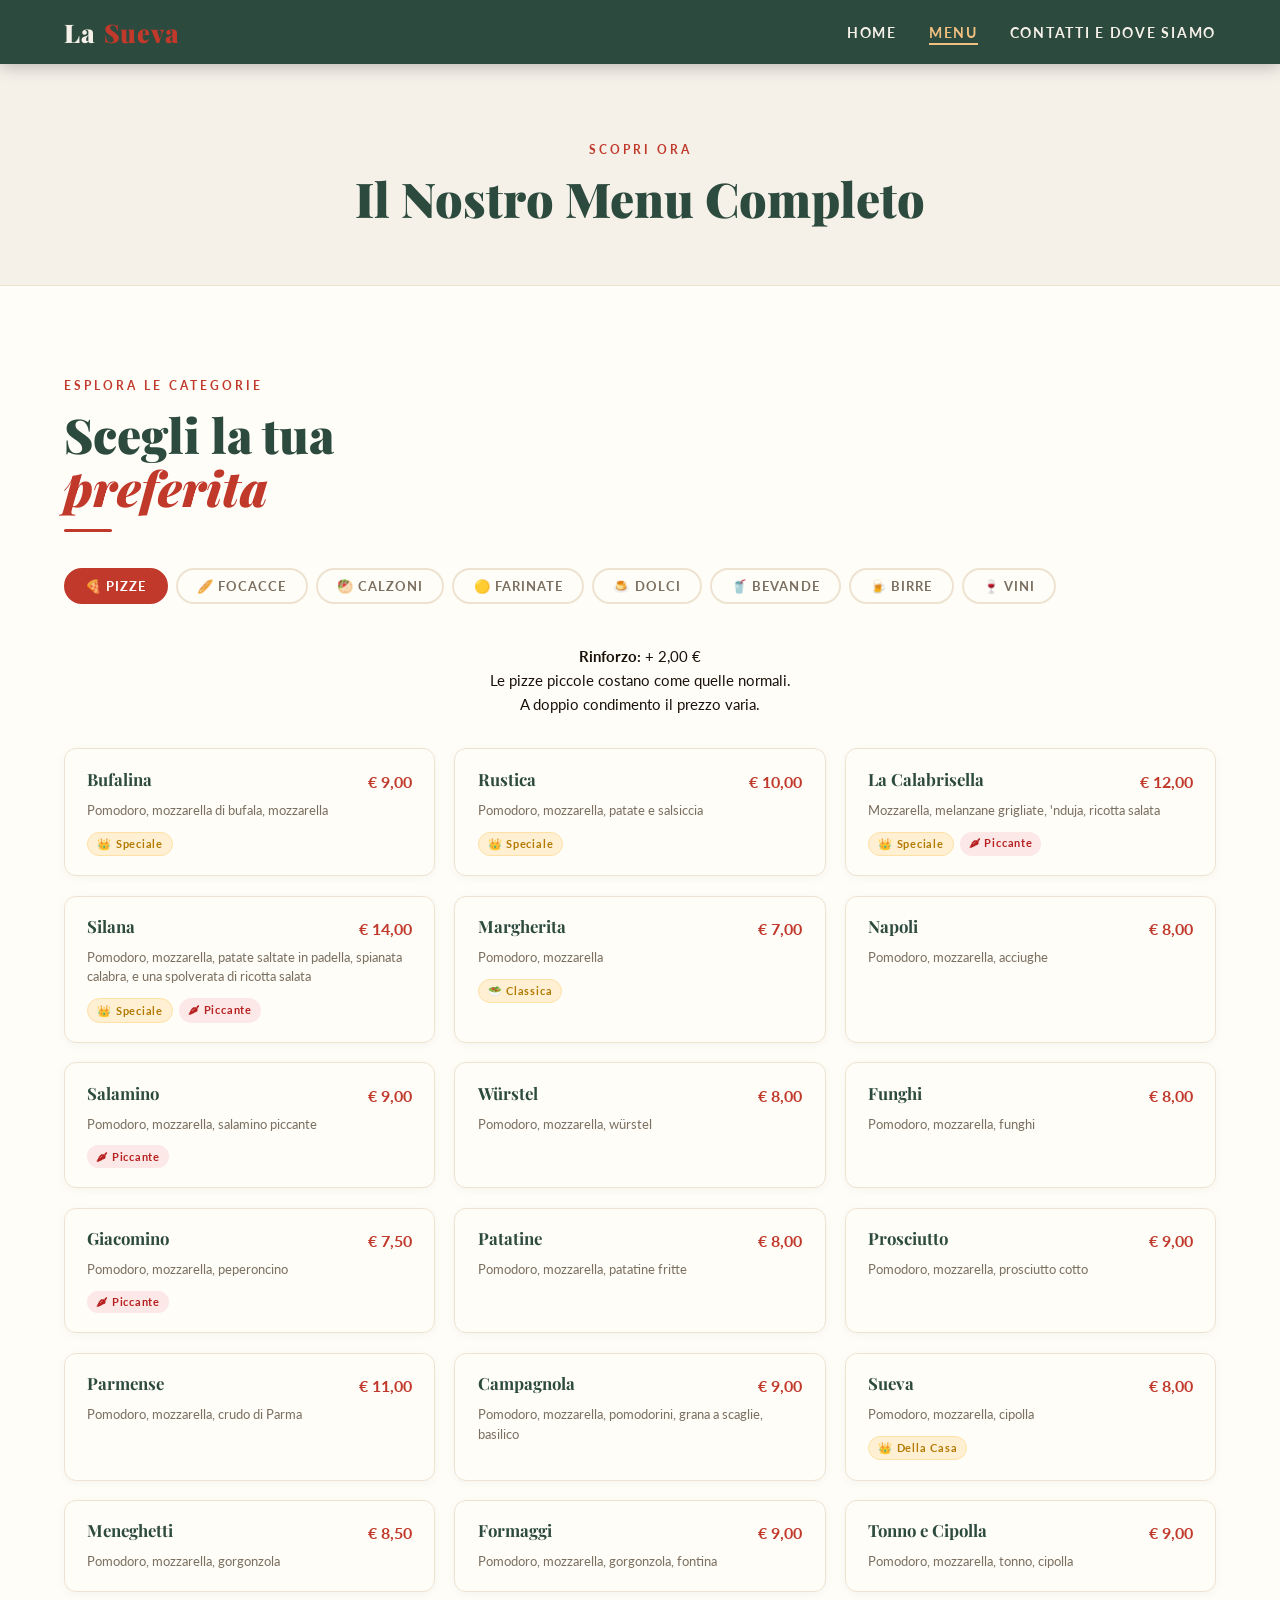
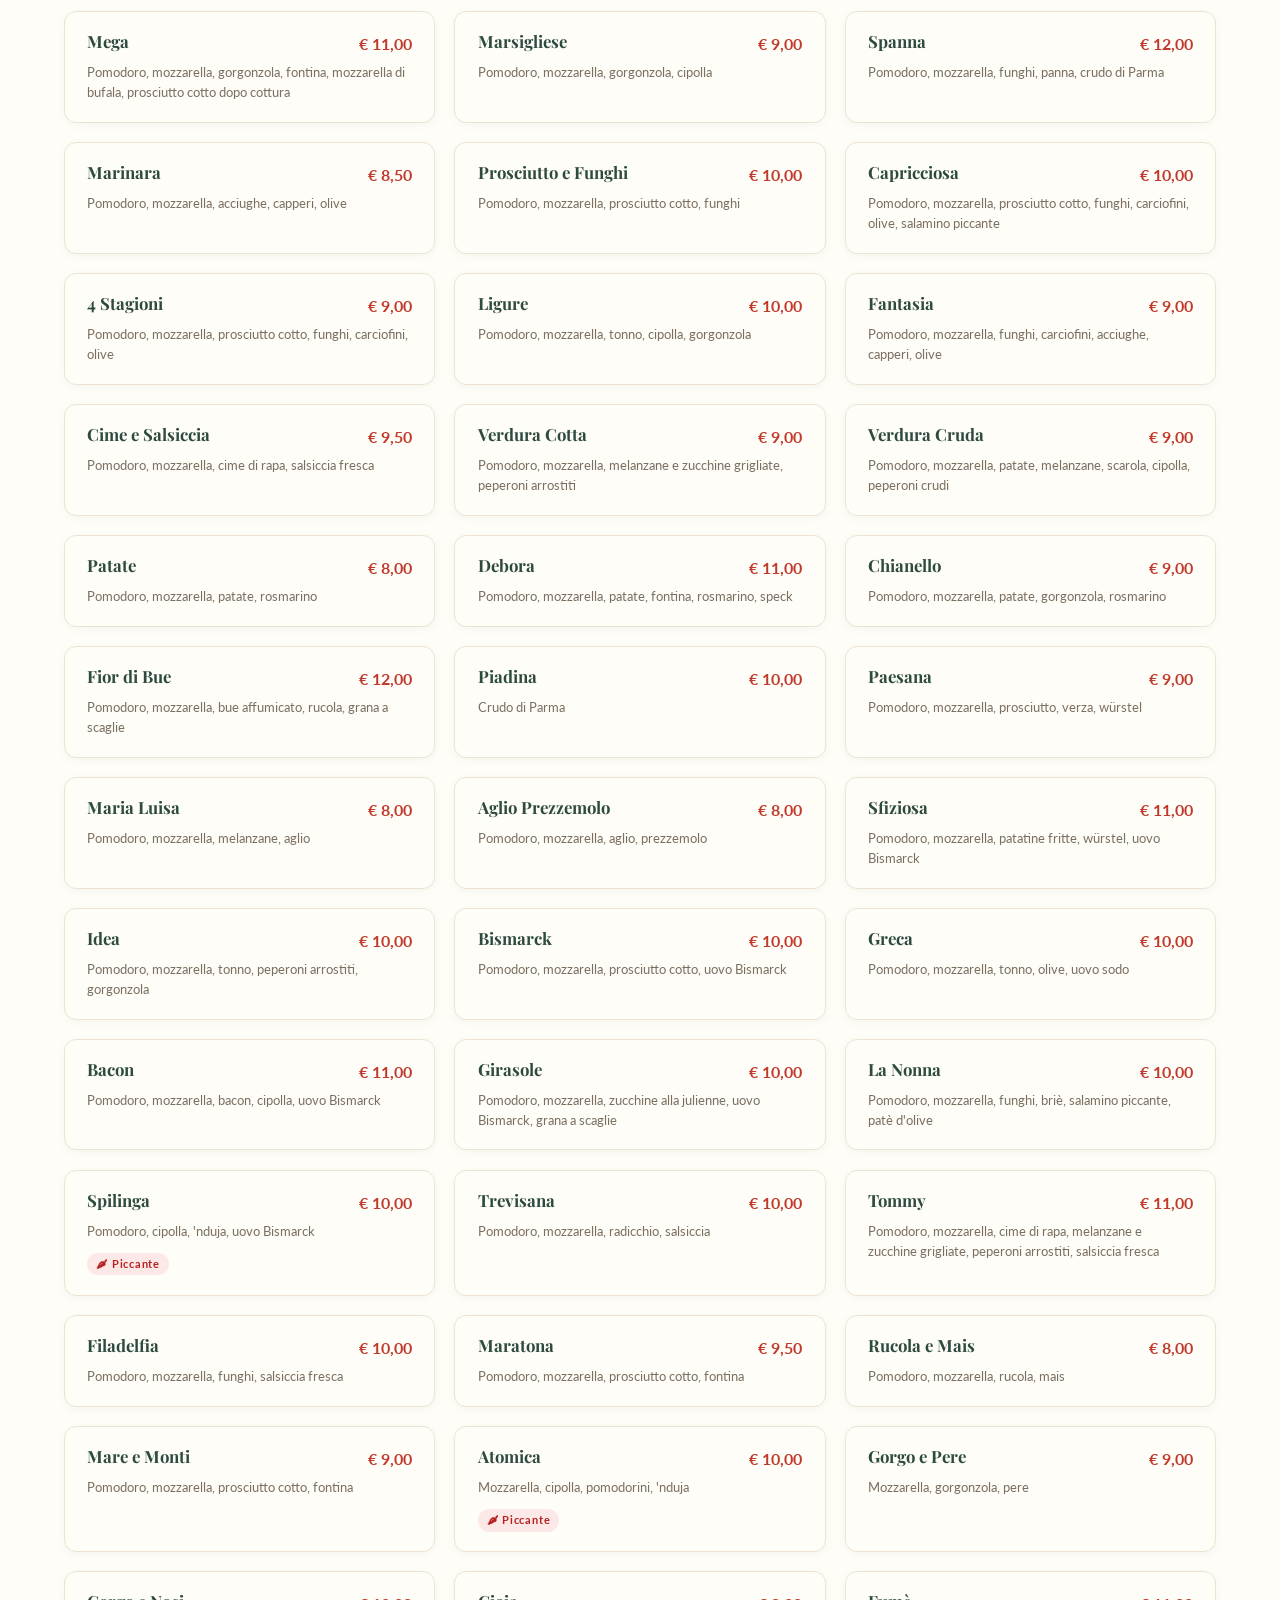
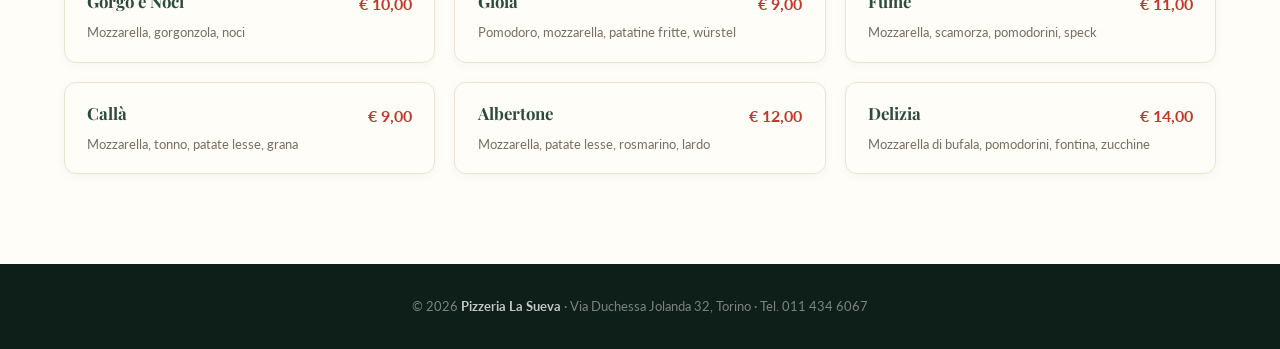
==== menu.html @ 56047f18 "Add files via upload" ====
<!DOCTYPE html>
<html lang="it">

<head>
  <meta charset="UTF-8" />
  <meta name="viewport" content="width=device-width, initial-scale=1.0" />
  <title>Menu – La Sueva Torino</title>
  <link rel="preconnect" href="https://fonts.googleapis.com">
  <link rel="preconnect" href="https://fonts.gstatic.com" crossorigin>
  <link
    href="https://fonts.googleapis.com/css2?family=Playfair+Display:ital,wght@0,400;0,700;0,900;1,400;1,700&family=Lato:wght@300;400;700&display=swap"
    rel="stylesheet">
  <link rel="stylesheet" href="style.css">
</head>

<body>

  <!-- ══════════ NAV ══════════ -->
  <nav>
    <div class="nav-logo">La <span>Sueva</span></div>
    <ul class="nav-links">
      <li><a href="index.html">Home</a></li>
      <li><a href="menu.html" class="active">Menu</a></li>
      <li><a href="contatti.html">Contatti e Dove Siamo</a></li>
    </ul>
    <button class="hamburger" id="hamburger" aria-label="Menu">
      <span></span><span></span><span></span>
    </button>
  </nav>
  <div class="mobile-menu" id="mobileMenu">
    <a href="index.html" onclick="closeMenu()">Home</a>
    <a href="menu.html" onclick="closeMenu()">Menu</a>
    <a href="contatti.html" onclick="closeMenu()">Contatti e Dove Siamo</a>
  </div>

  <!-- ══════════ PAGE HEADER ══════════ -->
  <header class="page-header reveal">
    <p class="section-label">Scopri ORA</p>
    <h1 class="section-title">Il Nostro Menu Completo</h1>
  </header>

  <!-- ══════════ MENU ══════════ -->
  <section id="menu">
    <p class="section-label reveal">Esplora le Categorie</p>
    <h2 class="section-title reveal">Scegli la tua<br><em style="font-style:italic;color:var(--rosso)">preferita</em>
    </h2>
    <div class="divider reveal"></div>

    <!-- TABS -->
    <div class="menu-tabs reveal">
      <button class="tab-btn active" onclick="showTab('pizze')">🍕 Pizze</button>
      <button class="tab-btn" onclick="showTab('focacce')">🥖 Focacce</button>
      <button class="tab-btn" onclick="showTab('calzoni')">🥙 Calzoni</button>
      <button class="tab-btn" onclick="showTab('farinate')">🟡 Farinate</button>
      <button class="tab-btn" onclick="showTab('dolci')">🍮 Dolci</button>
      <button class="tab-btn" onclick="showTab('bevande')">🥤 Bevande</button>
      <button class="tab-btn" onclick="showTab('birre')">🍺 Birre</button>
      <button class="tab-btn" onclick="showTab('vini')">🍷 Vini</button>
    </div>

    <!-- PIZZE -->
    <div class="menu-section active" id="tab-pizze">
      <div style="width: 100%; text-align: center; margin-bottom: 2rem; color: var(--text-muted); font-size: 0.95rem;">
        <p><strong>Rinforzo:</strong> + 2,00 €</p>
        <p>Le pizze piccole costano come quelle normali.<br>A doppio condimento il prezzo varia.</p>
      </div>
      <div class="menu-grid">
        <div class="menu-card">
          <div class="card-header"><span class="card-name">Bufalina</span><span class="card-price">€ 9,00</span></div>
          <p class="card-desc">Pomodoro, mozzarella di bufala, mozzarella</p>
          <div class="badge-row"><span class="badge badge-popolare">👑 Speciale</span></div>
        </div>
        <div class="menu-card">
          <div class="card-header"><span class="card-name">Rustica</span><span class="card-price">€ 10,00</span></div>
          <p class="card-desc">Pomodoro, mozzarella, patate e salsiccia</p>
          <div class="badge-row"><span class="badge badge-popolare">👑 Speciale</span></div>
        </div>
        <div class="menu-card">
          <div class="card-header"><span class="card-name">La Calabrisella</span><span class="card-price">€ 12,00</span></div>
          <p class="card-desc">Mozzarella, melanzane grigliate, 'nduja, ricotta salata</p>
          <div class="badge-row"><span class="badge badge-popolare">👑 Speciale</span><span class="badge badge-piccante">🌶 Piccante</span></div>
        </div>
        <div class="menu-card">
          <div class="card-header"><span class="card-name">Silana</span><span class="card-price">€ 14,00</span></div>
          <p class="card-desc">Pomodoro, mozzarella, patate saltate in padella, spianata calabra, e una spolverata di ricotta salata</p>
          <div class="badge-row"><span class="badge badge-popolare">👑 Speciale</span><span class="badge badge-piccante">🌶 Piccante</span></div>
        </div>
        <div class="menu-card">
          <div class="card-header"><span class="card-name">Margherita</span><span class="card-price">€ 7,00</span></div>
          <p class="card-desc">Pomodoro, mozzarella</p>
          <div class="badge-row"><span class="badge badge-popolare">🥗 Classica</span></div>
        </div>
        <div class="menu-card">
          <div class="card-header"><span class="card-name">Napoli</span><span class="card-price">€ 8,00</span></div>
          <p class="card-desc">Pomodoro, mozzarella, acciughe</p>
        </div>
        <div class="menu-card">
          <div class="card-header"><span class="card-name">Salamino</span><span class="card-price">€ 9,00</span></div>
          <p class="card-desc">Pomodoro, mozzarella, salamino piccante</p>
          <div class="badge-row"><span class="badge badge-piccante">🌶 Piccante</span></div>
        </div>
        <div class="menu-card">
          <div class="card-header"><span class="card-name">Würstel</span><span class="card-price">€ 8,00</span></div>
          <p class="card-desc">Pomodoro, mozzarella, würstel</p>
        </div>
        <div class="menu-card">
          <div class="card-header"><span class="card-name">Funghi</span><span class="card-price">€ 8,00</span></div>
          <p class="card-desc">Pomodoro, mozzarella, funghi</p>
        </div>
        <div class="menu-card">
          <div class="card-header"><span class="card-name">Giacomino</span><span class="card-price">€ 7,50</span></div>
          <p class="card-desc">Pomodoro, mozzarella, peperoncino</p>
          <div class="badge-row"><span class="badge badge-piccante">🌶 Piccante</span></div>
        </div>
        <div class="menu-card">
          <div class="card-header"><span class="card-name">Patatine</span><span class="card-price">€ 8,00</span></div>
          <p class="card-desc">Pomodoro, mozzarella, patatine fritte</p>
        </div>
        <div class="menu-card">
          <div class="card-header"><span class="card-name">Prosciutto</span><span class="card-price">€ 9,00</span></div>
          <p class="card-desc">Pomodoro, mozzarella, prosciutto cotto</p>
        </div>
        <div class="menu-card">
          <div class="card-header"><span class="card-name">Parmense</span><span class="card-price">€ 11,00</span></div>
          <p class="card-desc">Pomodoro, mozzarella, crudo di Parma</p>
        </div>
        <div class="menu-card">
          <div class="card-header"><span class="card-name">Campagnola</span><span class="card-price">€ 9,00</span></div>
          <p class="card-desc">Pomodoro, mozzarella, pomodorini, grana a scaglie, basilico</p>
        </div>
        <div class="menu-card">
          <div class="card-header"><span class="card-name">Sueva</span><span class="card-price">€ 8,00</span></div>
          <p class="card-desc">Pomodoro, mozzarella, cipolla</p>
          <div class="badge-row"><span class="badge badge-popolare">👑 Della Casa</span></div>
        </div>
        <div class="menu-card">
          <div class="card-header"><span class="card-name">Meneghetti</span><span class="card-price">€ 8,50</span></div>
          <p class="card-desc">Pomodoro, mozzarella, gorgonzola</p>
        </div>
        <div class="menu-card">
          <div class="card-header"><span class="card-name">Formaggi</span><span class="card-price">€ 9,00</span></div>
          <p class="card-desc">Pomodoro, mozzarella, gorgonzola, fontina</p>
        </div>
        <div class="menu-card">
          <div class="card-header"><span class="card-name">Tonno e Cipolla</span><span class="card-price">€ 9,00</span></div>
          <p class="card-desc">Pomodoro, mozzarella, tonno, cipolla</p>
        </div>
        <div class="menu-card">
          <div class="card-header"><span class="card-name">Mega</span><span class="card-price">€ 11,00</span></div>
          <p class="card-desc">Pomodoro, mozzarella, gorgonzola, fontina, mozzarella di bufala, prosciutto cotto dopo cottura</p>
        </div>
        <div class="menu-card">
          <div class="card-header"><span class="card-name">Marsigliese</span><span class="card-price">€ 9,00</span></div>
          <p class="card-desc">Pomodoro, mozzarella, gorgonzola, cipolla</p>
        </div>
        <div class="menu-card">
          <div class="card-header"><span class="card-name">Spanna</span><span class="card-price">€ 12,00</span></div>
          <p class="card-desc">Pomodoro, mozzarella, funghi, panna, crudo di Parma</p>
        </div>
        <div class="menu-card">
          <div class="card-header"><span class="card-name">Marinara</span><span class="card-price">€ 8,50</span></div>
          <p class="card-desc">Pomodoro, mozzarella, acciughe, capperi, olive</p>
        </div>
        <div class="menu-card">
          <div class="card-header"><span class="card-name">Prosciutto e Funghi</span><span class="card-price">€ 10,00</span></div>
          <p class="card-desc">Pomodoro, mozzarella, prosciutto cotto, funghi</p>
        </div>
        <div class="menu-card">
          <div class="card-header"><span class="card-name">Capricciosa</span><span class="card-price">€ 10,00</span></div>
          <p class="card-desc">Pomodoro, mozzarella, prosciutto cotto, funghi, carciofini, olive, salamino piccante</p>
        </div>
        <div class="menu-card">
          <div class="card-header"><span class="card-name">4 Stagioni</span><span class="card-price">€ 9,00</span></div>
          <p class="card-desc">Pomodoro, mozzarella, prosciutto cotto, funghi, carciofini, olive</p>
        </div>
        <div class="menu-card">
          <div class="card-header"><span class="card-name">Ligure</span><span class="card-price">€ 10,00</span></div>
          <p class="card-desc">Pomodoro, mozzarella, tonno, cipolla, gorgonzola</p>
        </div>
        <div class="menu-card">
          <div class="card-header"><span class="card-name">Fantasia</span><span class="card-price">€ 9,00</span></div>
          <p class="card-desc">Pomodoro, mozzarella, funghi, carciofini, acciughe, capperi, olive</p>
        </div>
        <div class="menu-card">
          <div class="card-header"><span class="card-name">Cime e Salsiccia</span><span class="card-price">€ 9,50</span></div>
          <p class="card-desc">Pomodoro, mozzarella, cime di rapa, salsiccia fresca</p>
        </div>
        <div class="menu-card">
          <div class="card-header"><span class="card-name">Verdura Cotta</span><span class="card-price">€ 9,00</span></div>
          <p class="card-desc">Pomodoro, mozzarella, melanzane e zucchine grigliate, peperoni arrostiti</p>
        </div>
        <div class="menu-card">
          <div class="card-header"><span class="card-name">Verdura Cruda</span><span class="card-price">€ 9,00</span></div>
          <p class="card-desc">Pomodoro, mozzarella, patate, melanzane, scarola, cipolla, peperoni crudi</p>
        </div>
        <div class="menu-card">
          <div class="card-header"><span class="card-name">Patate</span><span class="card-price">€ 8,00</span></div>
          <p class="card-desc">Pomodoro, mozzarella, patate, rosmarino</p>
        </div>
        <div class="menu-card">
          <div class="card-header"><span class="card-name">Debora</span><span class="card-price">€ 11,00</span></div>
          <p class="card-desc">Pomodoro, mozzarella, patate, fontina, rosmarino, speck</p>
        </div>
        <div class="menu-card">
          <div class="card-header"><span class="card-name">Chianello</span><span class="card-price">€ 9,00</span></div>
          <p class="card-desc">Pomodoro, mozzarella, patate, gorgonzola, rosmarino</p>
        </div>
        <div class="menu-card">
          <div class="card-header"><span class="card-name">Fior di Bue</span><span class="card-price">€ 12,00</span></div>
          <p class="card-desc">Pomodoro, mozzarella, bue affumicato, rucola, grana a scaglie</p>
        </div>
        <div class="menu-card">
          <div class="card-header"><span class="card-name">Piadina</span><span class="card-price">€ 10,00</span></div>
          <p class="card-desc">Crudo di Parma</p>
        </div>
        <div class="menu-card">
          <div class="card-header"><span class="card-name">Paesana</span><span class="card-price">€ 9,00</span></div>
          <p class="card-desc">Pomodoro, mozzarella, prosciutto, verza, würstel</p>
        </div>
        <div class="menu-card">
          <div class="card-header"><span class="card-name">Maria Luisa</span><span class="card-price">€ 8,00</span></div>
          <p class="card-desc">Pomodoro, mozzarella, melanzane, aglio</p>
        </div>
        <div class="menu-card">
          <div class="card-header"><span class="card-name">Aglio Prezzemolo</span><span class="card-price">€ 8,00</span></div>
          <p class="card-desc">Pomodoro, mozzarella, aglio, prezzemolo</p>
        </div>
        <div class="menu-card">
          <div class="card-header"><span class="card-name">Sfiziosa</span><span class="card-price">€ 11,00</span></div>
          <p class="card-desc">Pomodoro, mozzarella, patatine fritte, würstel, uovo Bismarck</p>
        </div>
        <div class="menu-card">
          <div class="card-header"><span class="card-name">Idea</span><span class="card-price">€ 10,00</span></div>
          <p class="card-desc">Pomodoro, mozzarella, tonno, peperoni arrostiti, gorgonzola</p>
        </div>
        <div class="menu-card">
          <div class="card-header"><span class="card-name">Bismarck</span><span class="card-price">€ 10,00</span></div>
          <p class="card-desc">Pomodoro, mozzarella, prosciutto cotto, uovo Bismarck</p>
        </div>
        <div class="menu-card">
          <div class="card-header"><span class="card-name">Greca</span><span class="card-price">€ 10,00</span></div>
          <p class="card-desc">Pomodoro, mozzarella, tonno, olive, uovo sodo</p>
        </div>
        <div class="menu-card">
          <div class="card-header"><span class="card-name">Bacon</span><span class="card-price">€ 11,00</span></div>
          <p class="card-desc">Pomodoro, mozzarella, bacon, cipolla, uovo Bismarck</p>
        </div>
        <div class="menu-card">
          <div class="card-header"><span class="card-name">Girasole</span><span class="card-price">€ 10,00</span></div>
          <p class="card-desc">Pomodoro, mozzarella, zucchine alla julienne, uovo Bismarck, grana a scaglie</p>
        </div>
        <div class="menu-card">
          <div class="card-header"><span class="card-name">La Nonna</span><span class="card-price">€ 10,00</span></div>
          <p class="card-desc">Pomodoro, mozzarella, funghi, briè, salamino piccante, patè d'olive</p>
        </div>
        <div class="menu-card">
          <div class="card-header"><span class="card-name">Spilinga</span><span class="card-price">€ 10,00</span></div>
          <p class="card-desc">Pomodoro, cipolla, 'nduja, uovo Bismarck</p>
          <div class="badge-row"><span class="badge badge-piccante">🌶 Piccante</span></div>
        </div>
        <div class="menu-card">
          <div class="card-header"><span class="card-name">Trevisana</span><span class="card-price">€ 10,00</span></div>
          <p class="card-desc">Pomodoro, mozzarella, radicchio, salsiccia</p>
        </div>
        <div class="menu-card">
          <div class="card-header"><span class="card-name">Tommy</span><span class="card-price">€ 11,00</span></div>
          <p class="card-desc">Pomodoro, mozzarella, cime di rapa, melanzane e zucchine grigliate, peperoni arrostiti, salsiccia fresca</p>
        </div>
        <div class="menu-card">
          <div class="card-header"><span class="card-name">Filadelfia</span><span class="card-price">€ 10,00</span></div>
          <p class="card-desc">Pomodoro, mozzarella, funghi, salsiccia fresca</p>
        </div>
        <div class="menu-card">
          <div class="card-header"><span class="card-name">Maratona</span><span class="card-price">€ 9,50</span></div>
          <p class="card-desc">Pomodoro, mozzarella, prosciutto cotto, fontina</p>
        </div>
        <div class="menu-card">
          <div class="card-header"><span class="card-name">Rucola e Mais</span><span class="card-price">€ 8,00</span></div>
          <p class="card-desc">Pomodoro, mozzarella, rucola, mais</p>
        </div>
        <div class="menu-card">
          <div class="card-header"><span class="card-name">Mare e Monti</span><span class="card-price">€ 9,00</span></div>
          <p class="card-desc">Pomodoro, mozzarella, prosciutto cotto, fontina</p>
        </div>
        <div class="menu-card">
          <div class="card-header"><span class="card-name">Atomica</span><span class="card-price">€ 10,00</span></div>
          <p class="card-desc">Mozzarella, cipolla, pomodorini, 'nduja</p>
          <div class="badge-row"><span class="badge badge-piccante">🌶 Piccante</span></div>
        </div>
        <div class="menu-card">
          <div class="card-header"><span class="card-name">Gorgo e Pere</span><span class="card-price">€ 9,00</span></div>
          <p class="card-desc">Mozzarella, gorgonzola, pere</p>
        </div>
        <div class="menu-card">
          <div class="card-header"><span class="card-name">Gorgo e Noci</span><span class="card-price">€ 10,00</span></div>
          <p class="card-desc">Mozzarella, gorgonzola, noci</p>
        </div>
        <div class="menu-card">
          <div class="card-header"><span class="card-name">Gioia</span><span class="card-price">€ 9,00</span></div>
          <p class="card-desc">Pomodoro, mozzarella, patatine fritte, würstel</p>
        </div>
        <div class="menu-card">
          <div class="card-header"><span class="card-name">Fumè</span><span class="card-price">€ 11,00</span></div>
          <p class="card-desc">Mozzarella, scamorza, pomodorini, speck</p>
        </div>
        <div class="menu-card">
          <div class="card-header"><span class="card-name">Callà</span><span class="card-price">€ 9,00</span></div>
          <p class="card-desc">Mozzarella, tonno, patate lesse, grana</p>
        </div>
        <div class="menu-card">
          <div class="card-header"><span class="card-name">Albertone</span><span class="card-price">€ 12,00</span></div>
          <p class="card-desc">Mozzarella, patate lesse, rosmarino, lardo</p>
        </div>
        <div class="menu-card">
          <div class="card-header"><span class="card-name">Delizia</span><span class="card-price">€ 14,00</span></div>
          <p class="card-desc">Mozzarella di bufala, pomodorini, fontina, zucchine</p>
        </div>
      </div>
    </div>

    <!-- FOCACCE -->
    <div class="menu-section" id="tab-focacce">
      <div class="menu-grid">
        <div class="menu-card">
          <div class="card-header"><span class="card-name">Focaccia 4 Amici</span><span class="card-price">€ 15,00</span></div>
          <p class="card-desc">Pomodoro ciliegino, origano, burrata o stracciatella e prosciutto crudo</p>
          <div class="badge-row"><span class="badge badge-popolare">👑 Speciale</span></div>
        </div>
        <div class="menu-card">
          <div class="card-header"><span class="card-name">Focaccia Della</span><span class="card-price">€ 15,00</span></div>
          <p class="card-desc">Mozzarella, mortadella, crema di pistacchio, burrata o stracciatella e granella di pistacchio</p>
          <div class="badge-row"><span class="badge badge-popolare">👑 Speciale</span></div>
        </div>
        <div class="menu-card">
          <div class="card-header"><span class="card-name">Focaccia Lardo</span><span class="card-price">€ 9,00</span></div>
        </div>
        <div class="menu-card">
          <div class="card-header"><span class="card-name">Focaccia Crudo</span><span class="card-price">€ 10,00</span></div>
        </div>
        <div class="menu-card">
          <div class="card-header"><span class="card-name">Focaccia Speck</span><span class="card-price">€ 10,00</span></div>
        </div>
        <div class="menu-card">
          <div class="card-header"><span class="card-name">Focaccia Cotto</span><span class="card-price">€ 9,00</span></div>
        </div>
        <div class="menu-card">
          <div class="card-header"><span class="card-name">Focaccia Stracchino e Crudo</span><span class="card-price">€ 12,00</span></div>
        </div>
        <div class="menu-card">
          <div class="card-header"><span class="card-name">Focaccia Stracchino e Rucola</span><span class="card-price">€ 9,00</span></div>
        </div>
        <div class="menu-card">
          <div class="card-header"><span class="card-name">Focaccia Briè e Speck</span><span class="card-price">€ 10,00</span></div>
        </div>
        <div class="menu-card">
          <div class="card-header"><span class="card-name">Focaccia Aglio e Olio</span><span class="card-price">€ 4,00</span></div>
        </div>
        <div class="menu-card">
          <div class="card-header"><span class="card-name">Focaccia Bue, Rucola e Grana</span><span class="card-price">€ 11,00</span></div>
        </div>
        <div class="menu-card">
          <div class="card-header"><span class="card-name">Focaccia Provola e Crudo</span><span class="card-price">€ 12,00</span></div>
        </div>
        <div class="menu-card">
          <div class="card-header"><span class="card-name">Focaccia Stracciatella, Pomodoro Pachino e Basilico</span><span class="card-price">€ 11,00</span></div>
        </div>
        <div class="menu-card">
          <div class="card-header"><span class="card-name">Focaccia Trionto</span><span class="card-price">€ 11,00</span></div>
          <p class="card-desc">Mozzarella, stracchino e 'nduja</p>
          <div class="badge-row"><span class="badge badge-piccante">🌶 Piccante</span></div>
        </div>
        <div class="menu-card">
          <div class="card-header"><span class="card-name">Focaccia Italia</span><span class="card-price">€ 11,00</span></div>
          <p class="card-desc">Pomodorini, mozzarella di bufala, basilico tutto a crudo</p>
        </div>
        <div class="menu-card">
          <div class="card-header"><span class="card-name">Focaccia Italia con Crudo</span><span class="card-price">€ 15,00</span></div>
          <p class="card-desc">Pomodorini, mozzarella di bufala, basilico, origano, crudo di Parma</p>
        </div>
        <div class="menu-card">
          <div class="card-header"><span class="card-name">Focaccia di Pietro</span><span class="card-price">€ 14,00</span></div>
          <p class="card-desc">Bue affumicato, pomodorini, basilico, burrata</p>
        </div>
        <div class="menu-card">
          <div class="card-header"><span class="card-name">Focaccia Eboli</span><span class="card-price">€ 9,00</span></div>
          <p class="card-desc">Scarola, acciughe, capperi, olive</p>
        </div>
        <div class="menu-card">
          <div class="card-header"><span class="card-name">Focaccia Il Nonno</span><span class="card-price">€ 11,00</span></div>
          <p class="card-desc">Pomodorini, rucola, grana a scaglie, lardo</p>
        </div>
      </div>
    </div>

    <!-- CALZONI -->
    <div class="menu-section" id="tab-calzoni">
      <div class="menu-grid">
        <div class="menu-card">
          <div class="card-header"><span class="card-name">Calzone</span><span class="card-price">€ 9,00</span></div>
          <p class="card-desc">Pomodoro, mozzarella, prosciutto cotto, funghi</p>
        </div>
        <div class="menu-card">
          <div class="card-header"><span class="card-name">Calzone della Casa</span><span class="card-price">€ 10,00</span></div>
          <p class="card-desc">Mozzarella, prosciutto cotto, stracchino</p>
          <div class="badge-row"><span class="badge badge-popolare">👑 Della Casa</span></div>
        </div>
      </div>
    </div>

    <!-- FARINATE -->
    <div class="menu-section" id="tab-farinate">
      <div class="menu-grid">
        <div class="menu-card">
          <div class="card-header"><span class="card-name">Normale</span><span class="card-price">€ 7,00</span></div>
          <div class="badge-row"><span class="badge badge-veg">🥗 Vegetariano</span><span class="badge badge-vegan">🌱 Vegano</span></div>
        </div>
        <div class="menu-card">
          <div class="card-header"><span class="card-name">Calabrese</span><span class="card-price">€ 10,00</span></div>
          <p class="card-desc">Salamino piccante</p>
          <div class="badge-row"><span class="badge badge-piccante">🌶 Piccante</span></div>
        </div>
        <div class="menu-card">
          <div class="card-header"><span class="card-name">Romagnola</span><span class="card-price">€ 10,00</span></div>
          <p class="card-desc">Crudo di Parma</p>
        </div>
        <div class="menu-card">
          <div class="card-header"><span class="card-name">Tirolese</span><span class="card-price">€ 10,00</span></div>
          <p class="card-desc">Speck</p>
        </div>
        <div class="menu-card">
          <div class="card-header"><span class="card-name">Olive</span><span class="card-price">€ 8,00</span></div>
          <div class="badge-row"><span class="badge badge-veg">🥗 Vegetariano</span><span class="badge badge-vegan">🌱 Vegano</span></div>
        </div>
        <div class="menu-card">
          <div class="card-header"><span class="card-name">Rosmarino</span><span class="card-price">€ 8,00</span></div>
          <div class="badge-row"><span class="badge badge-veg">🥗 Vegetariano</span><span class="badge badge-vegan">🌱 Vegano</span></div>
        </div>
        <div class="menu-card">
          <div class="card-header"><span class="card-name">Lardo</span><span class="card-price">€ 10,00</span></div>
        </div>
        <div class="menu-card">
          <div class="card-header"><span class="card-name">Riviera</span><span class="card-price">€ 9,00</span></div>
          <p class="card-desc">Olive, rosmarino</p>
          <div class="badge-row"><span class="badge badge-veg">🥗 Vegetariano</span><span class="badge badge-vegan">🌱 Vegano</span></div>
        </div>
        <div class="menu-card">
          <div class="card-header"><span class="card-name">Gustosa</span><span class="card-price">€ 10,00</span></div>
          <p class="card-desc">Gorgonzola, fontina</p>
          <div class="badge-row"><span class="badge badge-veg">🥗 Vegetariano</span></div>
        </div>
        <div class="menu-card">
          <div class="card-header"><span class="card-name">Veneta</span><span class="card-price">€ 10,00</span></div>
          <p class="card-desc">Cipolla, salsiccia fresca</p>
        </div>
        <div class="menu-card">
          <div class="card-header"><span class="card-name">Cime e Salsiccia</span><span class="card-price">€ 10,00</span></div>
          <p class="card-desc">Cime di rapa, salsiccia fresca</p>
        </div>
        <div class="menu-card">
          <div class="card-header"><span class="card-name">Cime e Salamino</span><span class="card-price">€ 10,00</span></div>
          <p class="card-desc">Cime di rapa, salamino</p>
          <div class="badge-row"><span class="badge badge-piccante">🌶 Piccante</span></div>
        </div>
        <div class="menu-card">
          <div class="card-header"><span class="card-name">Funghi Olive e Acciughe</span><span class="card-price">€ 10,00</span></div>
          <p class="card-desc">Funghi, olive, acciughe</p>
        </div>
      </div>
    </div>

    <!-- DOLCI -->
    <div class="menu-section" id="tab-dolci">
      <div class="menu-grid">
        <div class="menu-card">
          <div class="card-header"><span class="card-name">Cassata Siciliana</span><span class="card-price">€ 4,00</span></div>
        </div>
        <div class="menu-card">
          <div class="card-header"><span class="card-name">Cannolo Siciliano</span><span class="card-price">€ 4,00</span></div>
        </div>
        <div class="menu-card">
          <div class="card-header"><span class="card-name">Bunet</span><span class="card-price">€ 5,00</span></div>
        </div>
        <div class="menu-card">
          <div class="card-header"><span class="card-name">Creme Caramel</span><span class="card-price">€ 5,00</span></div>
        </div>
        <div class="menu-card">
          <div class="card-header"><span class="card-name">Panna Cotta</span><span class="card-price">€ 5,00</span></div>
        </div>
        <div class="menu-card">
          <div class="card-header"><span class="card-name">Tiramisù</span><span class="card-price">€ 5,00</span></div>
        </div>
        <div class="menu-card">
          <div class="card-header"><span class="card-name">Crema Catalana</span><span class="card-price">€ 5,00</span></div>
        </div>
        <div class="menu-card">
          <div class="card-header"><span class="card-name">Meringa al Cioccolato Caldo</span><span class="card-price">€ 7,00</span></div>
        </div>
        <div class="menu-card">
          <div class="card-header"><span class="card-name">Profiteroles</span><span class="card-price">€ 4,00</span></div>
        </div>
        <div class="menu-card">
          <div class="card-header"><span class="card-name">Ananas</span><span class="card-price">€ 4,00</span></div>
          <div class="badge-row"><span class="badge badge-veg">🥗 Vegetariano</span><span class="badge badge-vegan">🌱 Vegano</span></div>
        </div>
        <div class="menu-card">
          <div class="card-header"><span class="card-name">Dolce Misto</span><span class="card-price">€ 7,00</span></div>
        </div>
        <div class="menu-card">
          <div class="card-header"><span class="card-name">Sorbetto al Limone / Mela Verde</span><span class="card-price">€ 4,00</span></div>
        </div>
        <div class="menu-card">
          <div class="card-header"><span class="card-name">Semifreddo Pistacchio / Caramello Salato</span><span class="card-price">€ 5,00</span></div>
        </div>
        <div class="menu-card">
          <div class="card-header"><span class="card-name">Cheesecake ai Frutti di Bosco</span><span class="card-price">€ 5,00</span></div>
        </div>
        <div class="menu-card">
          <div class="card-header"><span class="card-name">Gelato Misto</span><span class="card-price">€ 5,00</span></div>
          <div class="badge-row"><span class="badge badge-veg">🍦 Gelati</span></div>
        </div>
        <div class="menu-card">
          <div class="card-header"><span class="card-name">Crema</span><span class="card-price">€ 4,00</span></div>
          <div class="badge-row"><span class="badge badge-veg">🍦 Gelati</span></div>
        </div>
        <div class="menu-card">
          <div class="card-header"><span class="card-name">Limone</span><span class="card-price">€ 4,00</span></div>
          <div class="badge-row"><span class="badge badge-veg">🍦 Gelati</span></div>
        </div>
        <div class="menu-card">
          <div class="card-header"><span class="card-name">Affogato al Caffè</span><span class="card-price">€ 6,00</span></div>
          <div class="badge-row"><span class="badge badge-veg">🍦 Gelati</span></div>
        </div>
        <div class="menu-card">
          <div class="card-header"><span class="card-name">Affogato al Cioccolato</span><span class="card-price">€ 6,00</span></div>
          <div class="badge-row"><span class="badge badge-veg">🍦 Gelati</span></div>
        </div>
        <div class="menu-card">
          <div class="card-header"><span class="card-name">Affogato al Whiskey</span><span class="card-price">€ 6,00</span></div>
          <div class="badge-row"><span class="badge badge-veg">🍦 Gelati</span><span class="badge badge-18">🔞 +18</span></div>
        </div>
      </div>
    </div>

    <!-- BEVANDE -->
    <div class="menu-section" id="tab-bevande">
      <div class="menu-grid">
        <div class="menu-card">
          <div class="card-header"><span class="card-name">Coca Cola (Alla Spina)</span><span class="card-price">€ 3,50</span></div>
          <p class="card-desc">20 cl</p>
        </div>
        <div class="menu-card">
          <div class="card-header"><span class="card-name">Coca Cola (Alla Spina)</span><span class="card-price">€ 4,50</span></div>
          <p class="card-desc">40 cl</p>
        </div>
        <div class="menu-card">
          <div class="card-header"><span class="card-name">Panachè</span><span class="card-price">€ 4,50</span></div>
          <p class="card-desc">20 cl</p>
        </div>
        <div class="menu-card">
          <div class="card-header"><span class="card-name">Panachè</span><span class="card-price">€ 5,50</span></div>
          <p class="card-desc">40 cl</p>
        </div>
        <div class="menu-card">
          <div class="card-header"><span class="card-name">Coca Cola, Fanta, Sprite, The (In Lattina)</span><span class="card-price">€ 3,50</span></div>
          <p class="card-desc">33 cl</p>
        </div>
        <div class="menu-card">
          <div class="card-header"><span class="card-name">Caffè</span><span class="card-price">€ 1,50</span></div>
        </div>
        <div class="menu-card">
          <div class="card-header"><span class="card-name">Amaro</span><span class="card-price">€ 3,00</span></div>
          <div class="badge-row"><span class="badge badge-18">🔞 +18</span></div>
        </div>
        <div class="menu-card">
          <div class="card-header"><span class="card-name">Whiskey</span><span class="card-price">€ 4,00</span></div>
          <div class="badge-row"><span class="badge badge-18">🔞 +18</span></div>
        </div>
      </div>
    </div>

    <!-- BIRRE -->
    <div class="menu-section" id="tab-birre">
      <div class="menu-grid">
        <div class="menu-card">
          <div class="card-header"><span class="card-name">Birra Stella Artois Bionda / Leffe Rouge</span><span class="card-price">€ 3,50</span></div>
          <p class="card-desc">Alla Spina - 20 cl</p>
        </div>
        <div class="menu-card">
          <div class="card-header"><span class="card-name">Birra Stella Artois Bionda / Leffe Rouge</span><span class="card-price">€ 4,50</span></div>
          <p class="card-desc">Alla Spina - 40 cl</p>
        </div>
        <div class="menu-card">
          <div class="card-header"><span class="card-name">Beck's, Ceres</span><span class="card-price">€ 4,50</span></div>
          <p class="card-desc">In Bottiglia - 33 cl</p>
        </div>
      </div>
    </div>

    <!-- VINI -->
    <div class="menu-section" id="tab-vini">
      <div class="menu-grid">
        <div class="menu-card">
          <div class="card-header"><span class="card-name">Dolcetto, Arneis, Rosato</span><span class="card-price">€ 12,50</span></div>
          <p class="card-desc">In Bottiglia - 75 cl</p>
        </div>
        <div class="menu-card">
          <div class="card-header"><span class="card-name">Prosecco</span><span class="card-price">€ 15,50</span></div>
          <p class="card-desc">In Bottiglia - 75 cl</p>
        </div>
        <div class="menu-card">
          <div class="card-header"><span class="card-name">Dolcetto, Arneis, Rosato</span><span class="card-price">€ 4,50</span></div>
          <p class="card-desc">In Caraffa - 1/4 lt</p>
        </div>
        <div class="menu-card">
          <div class="card-header"><span class="card-name">Dolcetto, Arneis, Rosato</span><span class="card-price">€ 7,00</span></div>
          <p class="card-desc">In Caraffa - 1/2 lt</p>
        </div>
      </div>
    </div>
    
  </section>

  <!-- ══════════ FOOTER ══════════ -->
  <footer>
    <p>© 2026 <strong>Pizzeria La Sueva</strong> · Via Duchessa Jolanda 32, Torino · Tel. 011 434 6067</p>
  </footer>

  <script src="main.js" defer></script>
</body>

</html>
---- style.css ----
/* ─── CSS VARIABLES ─────────────────────────────────── */
:root {
  --rosso:    #c0392b;
  --rosso-sc: #922b21;
  --crema:    #f5f0e8;
  --crema-sc: #ede3d0;
  --verde:    #2d4a3e;
  --verde-ch: #3d6355;
  --marrone:  #6b3a2a;
  --testo:    #1a1208;
  --grigio:   #7a6f60;
  --bianco:   #fffdf8;
  
  --glovo:    #FFC244;
  --glovo-hov:#E5A932;
  --je:       #FF8000;
  --je-hov:   #e06e00;

  --font-titolo: 'Playfair Display', serif;
  --font-corpo:  'Lato', sans-serif;

  --r: 12px;
  --ombra: 0 4px 24px rgba(26,18,8,.13);
  --ombra-h: 0 8px 36px rgba(26,18,8,.22);
}

/* ─── RESET ──────────────────────────────────────────── */
*, *::before, *::after { box-sizing: border-box; margin: 0; padding: 0; }
html { scroll-behavior: smooth; }
body {
  font-family: var(--font-corpo);
  background: var(--bianco);
  color: var(--testo);
  line-height: 1.6;
}
img { display: block; max-width: 100%; }
a { text-decoration: none; color: inherit; }
ul { list-style: none; }

/* ─── NAV ────────────────────────────────────────────── */
nav {
  position: fixed; top: 0; left: 0; right: 0; z-index: 100;
  background: var(--verde);
  display: flex; align-items: center; justify-content: space-between;
  padding: 0 5%;
  height: 64px;
  box-shadow: 0 2px 16px rgba(0,0,0,.25);
  transition: all 0.3s ease;
}
nav.scrolled {
  height: 56px;
  background: rgba(45, 74, 62, 0.95);
  backdrop-filter: blur(8px);
}
.nav-logo {
  font-family: var(--font-titolo);
  font-size: 1.6rem;
  font-weight: 900;
  color: var(--crema);
  letter-spacing: .03em;
  display: flex; align-items: center; gap: .5rem;
}
.nav-logo span { color: var(--rosso); }
.nav-links { display: flex; gap: 2rem; }
.nav-links a {
  color: var(--crema);
  font-size: .9rem;
  font-weight: 700;
  letter-spacing: .12em;
  text-transform: uppercase;
  transition: color .2s;
  position: relative;
}
.nav-links a::after {
  content: ''; position: absolute; left: 0; bottom: -4px;
  width: 0%; height: 2px;
  background: #f0c080;
  transition: width 0.3s ease;
}
.nav-links a:hover { color: #f0c080; }
.nav-links a:hover::after { width: 100%; }
.nav-links a.active { color: #f0c080; }
.nav-links a.active::after { width: 100%; }

/* hamburger */
.hamburger {
  display: none; flex-direction: column; gap: 5px;
  background: none; border: none; cursor: pointer; padding: 4px;
}
.hamburger span {
  display: block; width: 26px; height: 2px;
  background: var(--crema); border-radius: 2px;
  transition: transform .3s, opacity .3s;
}
.hamburger.open span:nth-child(1) { transform: translateY(7px) rotate(45deg); }
.hamburger.open span:nth-child(2) { opacity: 0; }
.hamburger.open span:nth-child(3) { transform: translateY(-7px) rotate(-45deg); }

.mobile-menu {
  display: none; flex-direction: column;
  position: fixed; top: 64px; left: 0; right: 0; z-index: 99;
  background: var(--verde);
  padding: 1.5rem 5%;
  gap: 1.2rem;
  border-top: 1px solid rgba(255,255,255,.1);
}
.mobile-menu.open { display: flex; }
.mobile-menu a {
  color: var(--crema); font-weight: 700; font-size: 1rem;
  letter-spacing: .1em; text-transform: uppercase;
}

/* ─── HERO ───────────────────────────────────────────── */
#home {
  min-height: 100vh;
  background:
    linear-gradient(160deg, rgba(45,74,62,.82) 0%, rgba(192,57,43,.72) 100%),
    url('https://images.unsplash.com/photo-1513104890138-7c749659a591?w=1600&q=80') center/cover no-repeat;
  display: flex; flex-direction: column;
  align-items: center; justify-content: center;
  text-align: center;
  padding: 120px 5% 80px;
}
.hero-badge {
  display: inline-block;
  background: rgba(255,255,255,.15);
  border: 1px solid rgba(255,255,255,.35);
  color: #f0e8d0;
  font-size: .78rem;
  font-weight: 700;
  letter-spacing: .2em;
  text-transform: uppercase;
  padding: .45rem 1.2rem;
  border-radius: 50px;
  margin-bottom: 1.4rem;
  backdrop-filter: blur(4px);
  animation: slideDown 0.8s cubic-bezier(0.2, 0.8, 0.2, 1) forwards;
  opacity: 0; transform: translateY(-20px);
}
@keyframes slideDown { to { opacity: 1; transform: translateY(0); } }

.hero-title {
  font-family: var(--font-titolo);
  font-size: clamp(3.2rem, 9vw, 7.5rem);
  font-weight: 900;
  color: #fff;
  line-height: 1;
  letter-spacing: -.01em;
  text-shadow: 0 4px 32px rgba(0,0,0,.35);
  margin-bottom: .4rem;
  animation: zoomIn 0.8s 0.2s cubic-bezier(0.2, 0.8, 0.2, 1) forwards;
  opacity: 0; transform: scale(0.95);
}
@keyframes zoomIn { to { opacity: 1; transform: scale(1); } }

.hero-title em {
  font-style: italic;
  color: #f0c080;
}
.hero-sub {
  font-size: clamp(.95rem, 2.2vw, 1.25rem);
  color: rgba(255,255,255,.85);
  font-weight: 300;
  letter-spacing: .08em;
  margin-bottom: 2.8rem;
  animation: fadeUp 0.8s 0.4s cubic-bezier(0.2, 0.8, 0.2, 1) forwards;
  opacity: 0; transform: translateY(15px);
}
@keyframes fadeUp { to { opacity: 1; transform: translateY(0); } }

.hero-btns { 
  display: flex; gap: 1rem; flex-wrap: wrap; justify-content: center; 
  animation: fadeUp 0.8s 0.5s forwards; opacity: 0; transform: translateY(15px);
}
.btn {
  display: inline-flex; align-items: center; gap: .5rem;
  padding: .85rem 2rem; border-radius: 50px;
  font-family: var(--font-corpo);
  font-size: .9rem; font-weight: 700;
  letter-spacing: .1em; text-transform: uppercase;
  cursor: pointer; border: 2px solid transparent;
  transition: all .25s ease;
  position: relative; overflow: hidden; z-index: 1;
}
.btn::before {
  content: ''; position: absolute; top: 0; left: 0; width: 0; height: 100%;
  background: rgba(255,255,255,0.1); transition: all 0.3s ease; z-index: -1;
}
.btn:hover::before { width: 100%; }

.btn-primary { background: var(--rosso); color: #fff; border-color: var(--rosso); }
.btn-primary:hover {
  background: var(--rosso-sc); border-color: var(--rosso-sc);
  transform: translateY(-2px); box-shadow: 0 6px 24px rgba(192,57,43,.45);
}

.btn-outline { background: transparent; color: #fff; border-color: rgba(255,255,255,.7); }
.btn-outline:hover { background: rgba(255,255,255,.12); transform: translateY(-2px); }

.btn-verde { background: var(--verde); color: var(--crema); border-color: var(--verde); }
.btn-verde:hover {
  background: var(--verde-ch); transform: translateY(-2px);
  box-shadow: 0 6px 20px rgba(45,74,62,.4);
}

.btn-je { background: var(--je); color: #fff; border-color: var(--je); }
.btn-je:hover {
  background: var(--je-hov); transform: translateY(-2px);
  box-shadow: 0 6px 20px rgba(255,128,0,.4);
}

.btn-glovo { background: var(--glovo); color: #1a1a1a; border-color: var(--glovo); }
.btn-glovo:hover {
  background: var(--glovo-hov); transform: translateY(-2px);
  box-shadow: 0 6px 20px rgba(255,194,68,.4);
}

/* hero orari strip */
.hero-orari {
  margin-top: 3.5rem;
  display: flex; gap: 2.5rem; flex-wrap: wrap; justify-content: center;
  animation: fadeUp 0.8s 0.7s forwards; opacity: 0; transform: translateY(15px);
}
.orario-item {
  display: flex; flex-direction: column; align-items: center;
  color: rgba(255,255,255,.75); font-size: .82rem; letter-spacing: .07em;
}
.orario-item strong { color: #fff; font-size: 1rem; }

/* ─── SECTION COMMONS ───────────────────────────────── */
section { padding: 90px 5%; }
.section-label {
  font-size: .75rem; font-weight: 700;
  letter-spacing: .25em; text-transform: uppercase;
  color: var(--rosso); margin-bottom: .8rem;
}
.section-title {
  font-family: var(--font-titolo);
  font-size: clamp(2rem, 4vw, 3rem);
  font-weight: 900; line-height: 1.1;
  color: var(--verde); margin-bottom: 1rem;
}
.section-desc {
  color: var(--grigio); max-width: 560px;
  font-size: 1rem; line-height: 1.7; margin-bottom: 2.8rem;
}
.divider {
  width: 48px; height: 3px; background: var(--rosso);
  border-radius: 2px; margin: 1rem 0 2.2rem;
}

/* ─── ABOUT STRIP ───────────────────────────────────── */
#about { background: var(--crema); display: grid; grid-template-columns: 1fr 1fr; gap: 60px; align-items: center; }
.about-img-wrap {
  position: relative; border-radius: var(--r); overflow: hidden;
  box-shadow: var(--ombra); aspect-ratio: 4/3;
}
.about-img-wrap img { width: 100%; height: 100%; object-fit: cover; transition: transform 0.8s ease; }
.about-img-wrap:hover img { transform: scale(1.05); }

.about-badge {
  position: absolute; bottom: 20px; left: 20px;
  background: var(--rosso); color: #fff;
  font-family: var(--font-titolo); font-size: 1rem; font-weight: 700;
  padding: .6rem 1.2rem; border-radius: 8px;
}
.about-features { display: grid; grid-template-columns: 1fr 1fr; gap: 1rem; margin-top: 2rem; }
.feat {
  background: #fff; border-radius: var(--r); padding: 1.1rem 1.2rem;
  border-left: 3px solid var(--rosso); box-shadow: 0 2px 8px rgba(0,0,0,.05);
  transition: transform 0.25s ease;
}
.feat:hover { transform: translateY(-3px); box-shadow: 0 6px 16px rgba(0,0,0,.08); }
.feat strong { display: block; font-size: .9rem; color: var(--verde); margin-bottom: .2rem; }
.feat span { font-size: .82rem; color: var(--grigio); }

/* ─── MENU GRID (Used in Home & Menu docs) ──────────── */
#menu { background: var(--bianco); }
.menu-tabs { display: flex; gap: .5rem; flex-wrap: wrap; margin-bottom: 2.5rem; }
.tab-btn {
  padding: .5rem 1.2rem; border: 2px solid var(--crema-sc);
  border-radius: 50px; background: transparent;
  font-family: var(--font-corpo); font-size: .82rem; font-weight: 700;
  letter-spacing: .08em; text-transform: uppercase;
  cursor: pointer; color: var(--grigio); transition: all .2s;
}
.tab-btn:hover { border-color: var(--rosso); color: var(--rosso); }
.tab-btn.active { background: var(--rosso); border-color: var(--rosso); color: #fff; }

.menu-section { display: none; animation: fadeIn 0.4s ease forwards; }
.menu-section.active { display: block; }
@keyframes fadeIn { from { opacity: 0; transform: translateY(5px); } to { opacity: 1; transform: translateY(0); } }

.menu-grid {
  display: grid; grid-template-columns: repeat(auto-fill, minmax(300px, 1fr)); gap: 1.2rem;
}
.menu-card {
  background: var(--bianco); border: 1px solid var(--crema-sc); border-radius: var(--r);
  padding: 1.2rem 1.4rem; display: flex; flex-direction: column; gap: .4rem;
  box-shadow: 0 2px 10px rgba(0,0,0,.04); transition: box-shadow .2s, transform .2s;
}
.menu-card:hover { box-shadow: var(--ombra-h); transform: translateY(-3px); }
.card-header { display: flex; justify-content: space-between; align-items: flex-start; gap: .8rem; }
.card-name { font-family: var(--font-titolo); font-size: 1.05rem; font-weight: 700; color: var(--verde); line-height: 1.2; }
.card-price { font-size: 1rem; font-weight: 700; color: var(--rosso); white-space: nowrap; flex-shrink: 0; }
.card-desc { font-size: .82rem; color: var(--grigio); line-height: 1.5; }
.badge-row { display: flex; gap: .4rem; flex-wrap: wrap; margin-top: .3rem; }
.badge { font-size: .7rem; font-weight: 700; padding: .15rem .55rem; border-radius: 50px; letter-spacing: .07em; }
.badge-veg { background: #e8f5e0; color: #3a7a1e; }
.badge-vegan { background: #d8f0e8; color: #1a6645; }
.badge-piccante { background: #fde8e8; color: #b72020; }
.badge-18 { background: #f0e8f5; color: #7020b0; }
.badge-popolare { background: #fff0d4; color: #b27a00; border: 1px solid #ffe1a6; } /* Ad for Home trendng */

.menu-single { max-width: 400px; }

/* ─── LOCATION ───────────────────────────────────────── */
#location { background: var(--crema); }
.location-grid { display: grid; grid-template-columns: 1fr 1.6fr; gap: 50px; align-items: start; }
.loc-info { display: flex; flex-direction: column; gap: 1.5rem; }
.info-block {
  background: #fff; border-radius: var(--r); padding: 1.4rem;
  box-shadow: 0 2px 10px rgba(0,0,0,.06); border-left: 3px solid var(--rosso);
}
.info-block h4 {
  font-family: var(--font-titolo); font-size: 1rem; font-weight: 700;
  color: var(--verde); margin-bottom: .5rem; display: flex; align-items: center; gap: .5rem;
}
.info-block p, .info-block a { font-size: .92rem; color: var(--grigio); line-height: 1.6; }
.info-block a:hover { color: var(--rosso); }
.map-wrap { border-radius: var(--r); overflow: hidden; box-shadow: var(--ombra); }
.map-wrap iframe { width: 100%; height: 420px; border: none; display: block; }

/* ─── CONTACTS ───────────────────────────────────────── */
#contacts { background: var(--verde); color: var(--crema); }
#contacts .section-title { color: var(--crema); }
#contacts .section-label { color: #f0c080; }
#contacts .divider { background: #f0c080; }
.contacts-grid {
  display: grid; grid-template-columns: repeat(auto-fit, minmax(220px, 1fr)); gap: 1.5rem; margin-bottom: 3rem;
}
.contact-card {
  background: rgba(255,255,255,.08); border: 1px solid rgba(255,255,255,.15);
  border-radius: var(--r); padding: 1.8rem 1.5rem; text-align: center;
  transition: background .2s, transform 0.2s;
}
.contact-card:hover { background: rgba(255,255,255,.14); transform: translateY(-3px); }
.contact-icon { font-size: 2rem; margin-bottom: .8rem; }
.contact-card h4 {
  font-family: var(--font-titolo); font-size: 1.05rem; font-weight: 700;
  color: #fff; margin-bottom: .4rem;
}
.contact-card p, .contact-card a { font-size: .9rem; color: rgba(255,255,255,.7); line-height: 1.5; }
.contact-card a:hover { color: #f0c080; }

.delivery-box {
  display: grid; grid-template-columns: 1fr 1fr; gap: 1.5rem;
}

.je-cta, .glovo-cta {
  text-align: center; padding: 2.5rem; border-radius: var(--r);
  display: flex; flex-direction: column; align-items: center; justify-content: center;
  transition: transform 0.2s;
}
.je-cta:hover, .glovo-cta:hover { transform: scale(1.02); }

.je-cta {
  background: rgba(255,128,0,.12); border: 1px solid rgba(255,128,0,.3);
}
.glovo-cta {
  background: rgba(255,194,68,.12); border: 1px solid rgba(255,194,68,.3);
}

.je-cta p, .glovo-cta p {
  color: rgba(255,255,255,.8); margin-bottom: 1.2rem; font-size: 1rem; max-width: 400px;
}

/* ─── FOOTER ─────────────────────────────────────────── */
footer {
  background: #0e1e19; color: rgba(255,255,255,.45);
  text-align: center; padding: 2rem 5%; font-size: .8rem;
}
footer strong { color: rgba(255,255,255,.75); }

/* ─── SCROLL ANIMATIONS ─────────────────────────────── */
.reveal { opacity: 0; transform: translateY(28px); transition: opacity .6s ease, transform .6s ease; }
.reveal.visible { opacity: 1; transform: none; }

/* ─── PAGE HEADERS ───────────────────────────────────── */
.page-header {
  padding: 140px 5% 60px;
  background: var(--crema);
  text-align: center;
  border-bottom: 1px solid var(--crema-sc);
}
.page-header .section-title { margin-bottom: 0; }

/* ─── RESPONSIVE ─────────────────────────────────────── */
@media (max-width: 900px) {
  #about { grid-template-columns: 1fr; }
  .about-img-wrap { max-height: 320px; }
  .location-grid { grid-template-columns: 1fr; }
  .delivery-box { grid-template-columns: 1fr; }
  .map-wrap iframe { height: 320px; }
}
@media (max-width: 640px) {
  nav { padding: 0 4%; }
  .nav-links { display: none; }
  .hamburger { display: flex; }
  section { padding: 70px 4%; }
  .about-features { grid-template-columns: 1fr; }
  .menu-grid { grid-template-columns: 1fr; }
  .hero-title { font-size: clamp(2.8rem, 14vw, 5rem); }
  .page-header { padding: 110px 4% 50px; }
}
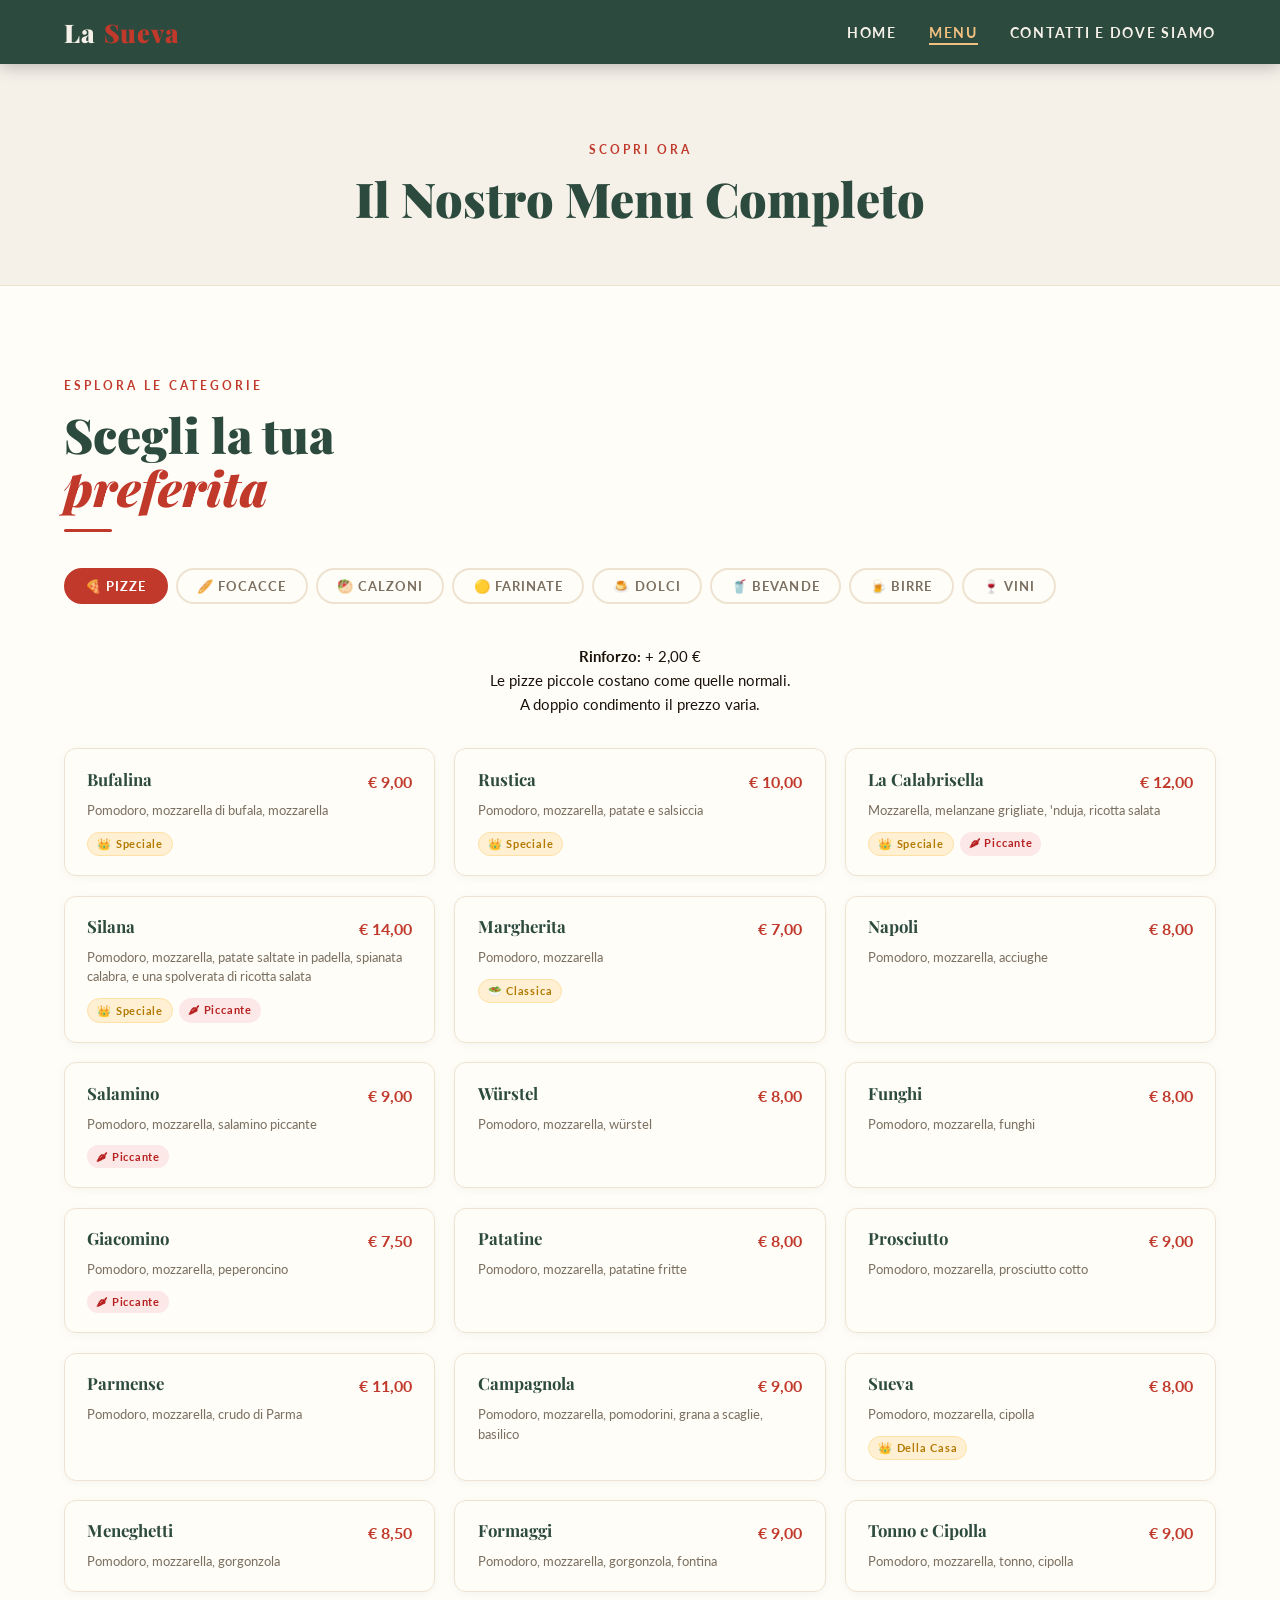
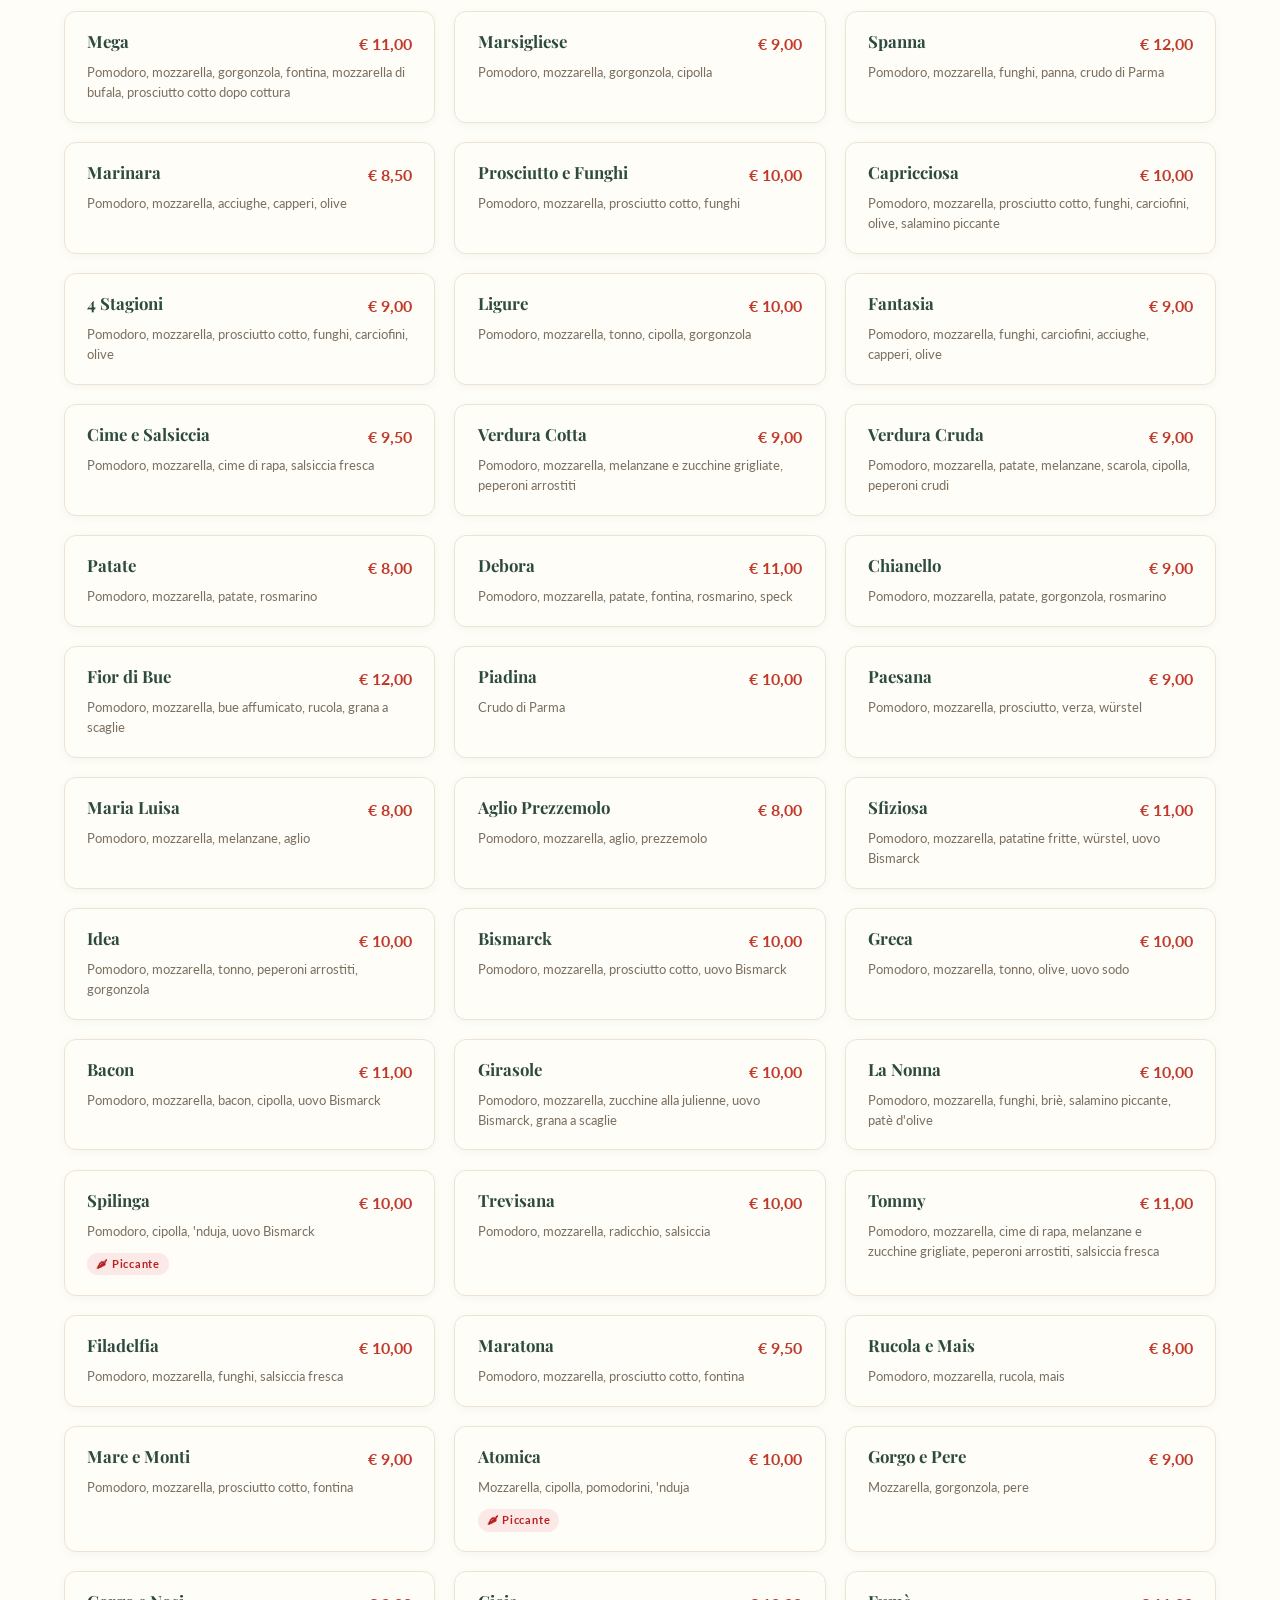
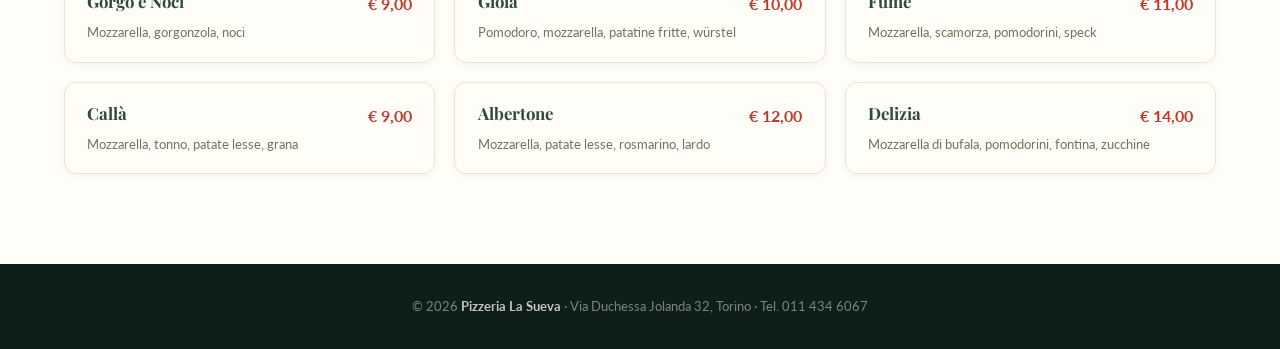
==== commit 388796b3: "Update fmt.Println message from 'Hello' to 'Goodbye'" ====
--- a/menu.html
+++ b/menu.html
@@ -292,11 +292,11 @@
           <p class="card-desc">Mozzarella, gorgonzola, pere</p>
         </div>
         <div class="menu-card">
-          <div class="card-header"><span class="card-name">Gorgo e Noci</span><span class="card-price">€ 10,00</span></div>
+          <div class="card-header"><span class="card-name">Gorgo e Noci</span><span class="card-price">€ 9,00</span></div>
           <p class="card-desc">Mozzarella, gorgonzola, noci</p>
         </div>
         <div class="menu-card">
-          <div class="card-header"><span class="card-name">Gioia</span><span class="card-price">€ 9,00</span></div>
+          <div class="card-header"><span class="card-name">Gioia</span><span class="card-price">€ 10,00</span></div>
           <p class="card-desc">Pomodoro, mozzarella, patatine fritte, würstel</p>
         </div>
         <div class="menu-card">
@@ -628,4 +628,4 @@
   <script src="main.js" defer></script>
 </body>
 
-</html>+</html>
